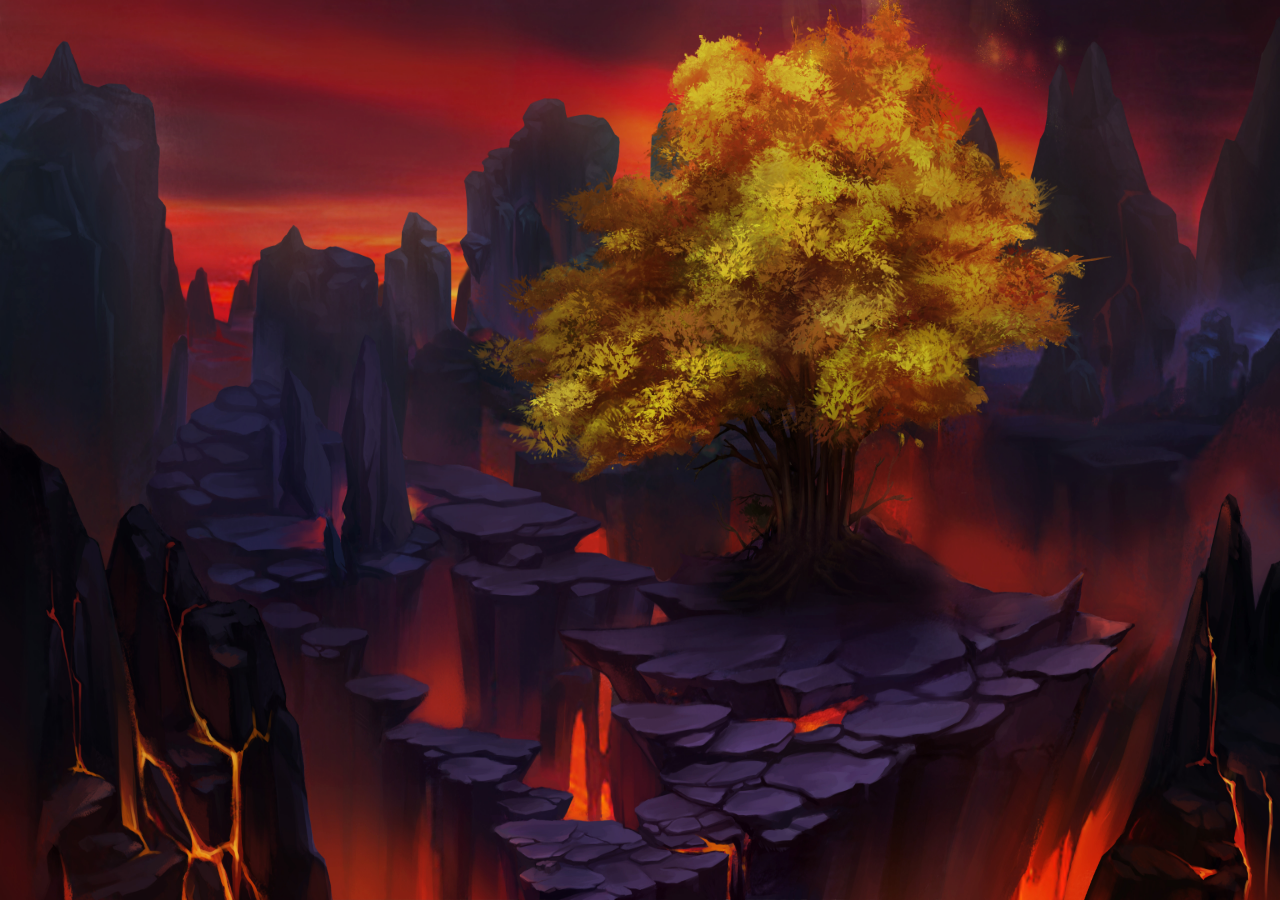
==== index.html @ d2fd8e4d "Renaming and deleting" ====
<!DOCTYPE html>

<html>

<head>
    <title>Story</title>
    <link rel="stylesheet" href="css/interactiveStory.css">
    <script src="https://code.jquery.com/jquery-3.6.0.js" integrity="sha256-H+K7U5CnXl1h5ywQfKtSj8PCmoN9aaq30gDh27Xc0jk=" crossorigin="anonymous"></script>
    <script src="https://code.jquery.com/ui/1.12.1/jquery-ui.js" integrity="sha256-T0Vest3yCU7pafRw9r+settMBX6JkKN06dqBnpQ8d30=" crossorigin="anonymous"></script>
</head>
<body>
    <div class="transitions"></div>
    <div class="time"></div>
    <div class="coverBackground"></div>
    <div class="choiceSelecting"></div>
        <img id="context" img src="Images/Context.jpg">
    <div class="normalBackground"></div>
        <img id="archeology" img src="Images/Archeology.png">
        <img id="desk" img src="Images/Desk.jpg">
    <div class="choiceMaking"></div>
        <img id="selection" img src="Images/Selection.png">
    <div class="conversations"></div>
        <img id="textBox" img src="Images/Conversation.png">
        <img id="bambooSlip" img src="Images/Bamboo.png">
    <div class="texts"></div>
        <text id="introduction">Sometimes I wonder...out of the<br>vast number of people...why me?</text>
        <text id="characterName">You</text>
        <text id="backgroundContext">In the early spring of 1974, on the outskirts of Xian, struck one of the greatest archaeological discoveries in the world:<br>a life-size clay soldier poised for battle. </text>
        <text id="prologue">《Prologue End》</text>
        <text id="characterIdentity">Noble Lady</text>
        <text id="characterEIdentity">Age: 15<br>Personality: Gentle, rational and polite<br>Background: Came from an extremely noble family, grew up<br>with the expectations of being perfect from head to toe. Ranging<br>from appearance, status, talent, personality to knowledge and<br>living standards.<br>Judgement: A medium used to obtain/facilitate power.</text>
        <text id="characterTitle">Maid</text>
        <text id="backgroundInformation"></text>
    <div class="buttons"></div>
        <button id="startGame">Begin</button>
        <button id="nextScene">Next</button>
        <button id="confirmSelection">Confirm</button>
        <button id="templeDestination" class="destination">Temple</button>
        <button id="streetDestination" class="destination">Market</button>
        <button id="teaHouseDestination" class="destination">Tea House</button>
        <button id="enterTemple" class="destination">Enter</button>
        <button id="firstChoice" class="choices">Move slightly towards their direction</button>
        <button id="secondChoice" class="choices">Staying where you are and going upstairs</button>
    <div class="characters"></div>
        <img id="characterA" img src="Images/CharacterA.png">
        <img id="characterB" img src="Images/Archaeologist.png">
        <img id="characterC" img src="Images/Governer.png">
        <img id="characterI" img src="Images/CharacterI.png">
    <div class="female"></div>
    <div class="objects"></div>
        <img id="redJadeite" img src="Images/Red.png">
    <div class="actions"></div>
        <img id="inspecting" img src="Images/Inspecting.png">
    <div class="map"></div>
        <img id="mapE" class="map" img src="Images/MapE.jpg">
    <div class="street"></div>
        <img id="streetE" class="street" img src="Images/StreetE.jpg">
        <img id="storeE" class="street" img src="Images/StoreE.jpg">
        <img id="roomE" class="street" img src="Images/RoomE.jpg">
        <img id="templeDayE" class="street" img src="Images/TempleDay.jpg">
        <img id="templeSunsetE" class="street" img src="Images/TempleSunset.jpg">
</body>
<script type="text/javascript" src="js/interactiveStory.js"></script>
</html>
---- css/interactiveStory.css ----
img{
    position: absolute;
}

#context{
    position: absolute;
    width: 100%;
    height: 100%;
    z-index: 60;
    left: 0px;
    top: 0px;
    display: none;
}

#archeology{
    top: 0px;
    left: 0px;
    display: none;
}

#desk{
    top: 0px;
    left: 0px;
    width: 100%;
    height: auto;
    display: none;
    z-index: 35;
}

.map{
    left: 0px;
    top: 0px;
    z-index: 95;
    width: 100%;
    height: 100%;
    position: absolute;
    display: none;
}

.street{
    left: 0px;
    top: 0px;
    z-index: 100;
    width: 100%;
    height: 100%;
    position: absolute;
    display: none;
}

text{
    position: absolute;
    font-size: 17px;
    font-family: 'Times New Roman', Times, serif;
    z-index: 10;
    display: none;
}

#prologue{
    position: absolute;
    left: 650px;
    top: 450px;
    z-index: 65;
    display: block;
    display: none;
}

#characterIdentity{
    z-index: 90;
    font-weight: bold;
    font-size: xx-large;
    top: 250px;
    right: 500px;
}

#characterEIdentity{
    z-index: 90;
    right: 160px;
    top: 350px;
}

#greenJadeite{
    top: 250px;
    left: 600px;
    z-index: 40;
    width: 15%;
    height: auto;
    display: none;
}

#redJadeite{
    top: 250px;
    left: 600px;
    z-index: 55;
    width: 15%;
    height: auto;
    display: none;
}

#tealJadeite{
    top: 250px;
    left: 600px;
    z-index: 40;
    width: 15%;
    height: auto;
    display: none;
}

#inspecting{
    bottom: 100px;
    left: 450px;
    z-index: 60;
    width: 70%;
    height: auto;
    display: none;
}

#characterA{
    width: 28%;
    height: auto;
    left: 23px;
    bottom: 3px;
    z-index: 205;
    display: none;
}

#characterB{
    width: 45%;
    height: auto;
    left: 405px;
    bottom: 0px;
    display: none;
}

#characterI{
    width: 43%;
    z-index: 120;
    bottom: 0px;
    left: 400px;
    display: none;
}

.hover-opacity {
    opacity: 50%;
    transition-duration: 1s;
}

.hover-opacity:hover {
    opacity: 100%;
}

#characterC{
    width: 45%;
    height: auto;
    left: 405px;
    bottom: 0px;
    z-index: 30;
    display: none;
}

#textBox{
    left: 0px;
    bottom: 0px;
    width: 100%;
    height: auto;
    z-index: 195;
    display: none;
}

#bambooSlip{
    left: -48px;
    bottom: 40px;
    width: 50%;
    height: auto;
    display: none;
}

#Word{
    width: 75%;
    height: auto;
    left: 160px;
    top: 105px;
    z-index: 25;
    display: none;
}

#introduction{
    height: auto;
    top: 550px;
    left: 213px;
    text-align: center;
}

#characterName{
    color: wheat;
    font-size: 28px;
    left: 470px;
    bottom: 110px;
    z-index: 200;
}

#characterTitle{
    color: wheat;
    font-size: 28px;
    left: 200px;
    bottom: 110px;
    z-index: 200;
}

#backgroundContext{
    color: beige;
    left: 470px;
    bottom: 60px;
    text-align: left;
    z-index: 200;
}

#backgroundInformation{
    color: beige;
    left: 200px;
    bottom: 60px;
    text-align: left;
    z-index: 200;
}

#startGame{
    bottom: 20px;
    left: 20px;
    height: 50px;
    width: 100px;
    background-color: rgb(13, 2, 37);
    border-color: rgb(7, 7, 19);
    border-radius: 100px;
    position: absolute;
    display: none;
    font-family: 'Times New Roman', Times, serif;
    color: white;
}

#nextScene{
    bottom: 20px;
    right: 50px;
    height: 50px;
    width: 100px;
    background-color: rgb(95, 81, 43);
    border-color: rgb(245, 240, 213);
    border-radius: 100px;
    position: absolute;
    display: none;
    z-index: 20;
    font-family: 'Times New Roman', Times, serif;
    color: white;
}

#confirmSelection{
    bottom: 250px;
    right: 130px;
    height: 50px;
    width: 100px;
    background-color: rgb(95, 81, 43);
    border-color: rgb(245, 240, 213);
    border-radius: 100px;
    position: absolute;
    display: none;
    z-index: 95;
    font-family: 'Times New Roman', Times, serif;
    color: white;
}

.choices{
    height: 55px;
    width: 700px;
    background-color: rgb(95, 81, 43);
    border-color: rgb(245, 240, 213);
    position: absolute;
    display: none;
    z-index: 125;
    font-family: 'Times New Roman', Times, serif;
    color: white;
}

#firstChoice{
    left: 385px;
    top: 330px;
}

#secondChoice{
    left: 385px;
    top: 400px;
}

#selection{
    width: 100%;
    height: 100%;
    z-index: 70;
    left: 0px;
    top: 0px;
    display: none;
}

.destination{
    height: 50px;
    width: 100px;
    background-color: rgb(95, 81, 43);
    border-color: rgb(245, 240, 213);
    border-radius: 100px;
    position: absolute;
    display: none;
    z-index: 105;
    font-family: 'Times New Roman', Times, serif;
    color: white;
}

#streetDestination{
    bottom: 180px;
    right: 840px;
}

#templeDestination{
    top: 100px;
    left: 100px;
}

#teaHouseDestination{
    right: 200px;
    top: 200px;
}

#enterTemple{
    left: 669px;
    bottom: 10px;
}
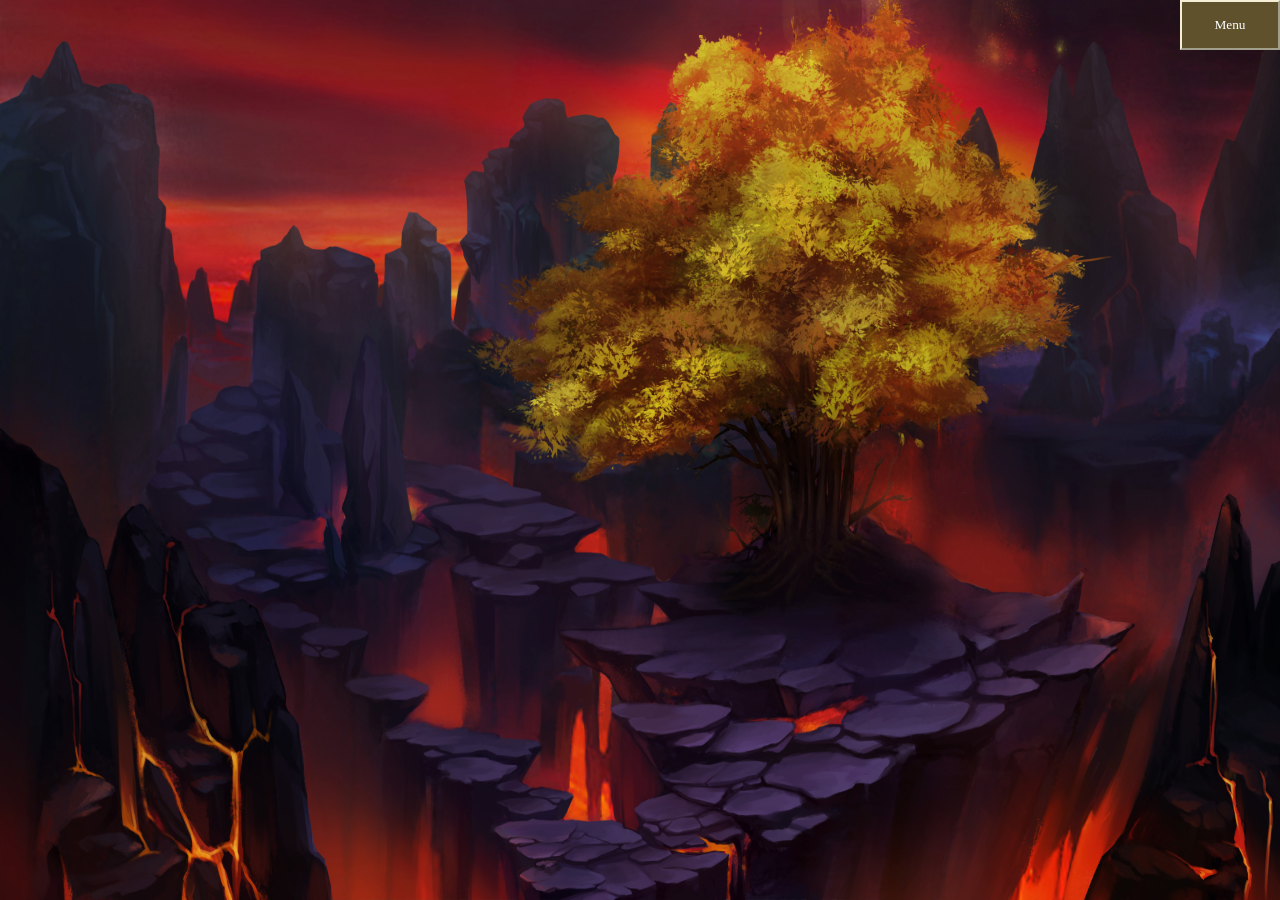
==== commit de9aa1c7: "Some updates" ====
--- a/index.html
+++ b/index.html
@@ -12,6 +12,8 @@
     <div class="transitions"></div>
     <div class="time"></div>
     <div class="coverBackground"></div>
+        <img id="recallBackground" img src="Images/Recall.png">
+        <img id="transparentBackground" img src="Images/Transparent.png">
     <div class="choiceSelecting"></div>
         <img id="context" img src="Images/Context.jpg">
     <div class="normalBackground"></div>
@@ -41,6 +43,8 @@
         <button id="enterTemple" class="destination">Enter</button>
         <button id="firstChoice" class="choices">Move slightly towards their direction</button>
         <button id="secondChoice" class="choices">Staying where you are and going upstairs</button>
+        <button id="menuButton" class="menu">Menu</button>
+        <button id="backButton" class="menu">Return</button>
     <div class="characters"></div>
         <img id="characterA" img src="Images/CharacterA.png">
         <img id="characterB" img src="Images/Archaeologist.png">
@@ -59,6 +63,8 @@
         <img id="roomE" class="street" img src="Images/RoomE.jpg">
         <img id="templeDayE" class="street" img src="Images/TempleDay.jpg">
         <img id="templeSunsetE" class="street" img src="Images/TempleSunset.jpg">
+    <div class="border"></div>
+        <img id="blackBorder" class="border" img src="Images/BlackBorder.png">
 </body>
 <script type="text/javascript" src="js/interactiveStory.js"></script>
 </html>
--- a/css/interactiveStory.css
+++ b/css/interactiveStory.css
@@ -9,6 +9,36 @@
     z-index: 60;
     left: 0px;
     top: 0px;
+    display: none;
+}
+
+#recallBackground{
+    position: absolute;
+    width: 100%;
+    height: 100%;
+    left: 0px;
+    top: 0px;
+    z-index: 300;
+    display: none;
+}
+
+#transparentBackground{
+    position: absolute;
+    width: 100%;
+    height: 100%;
+    left: 0px;
+    top: 0px;
+    z-index: 210;
+    display: block;
+}
+
+.border{
+    position: absolute;
+    width: 100%;
+    height: 100%;
+    left: 0px;
+    top: 0px;
+    z-index: 200;
     display: none;
 }
 
@@ -310,6 +340,24 @@
     color: white;
 }
 
+.menu{
+    height: 50px;
+    width: 100px;
+    background-color: rgb(95, 81, 43);
+    border-color: rgb(245, 240, 213);
+    position: absolute;
+    top: 0px;
+    right: 0px;
+    z-index: 305;
+    font-family: 'Times New Roman', Times, serif;
+    color: white;
+    cursor: pointer;
+}
+
+#backButton{
+    display: none;
+}
+
 #streetDestination{
     bottom: 180px;
     right: 840px;
